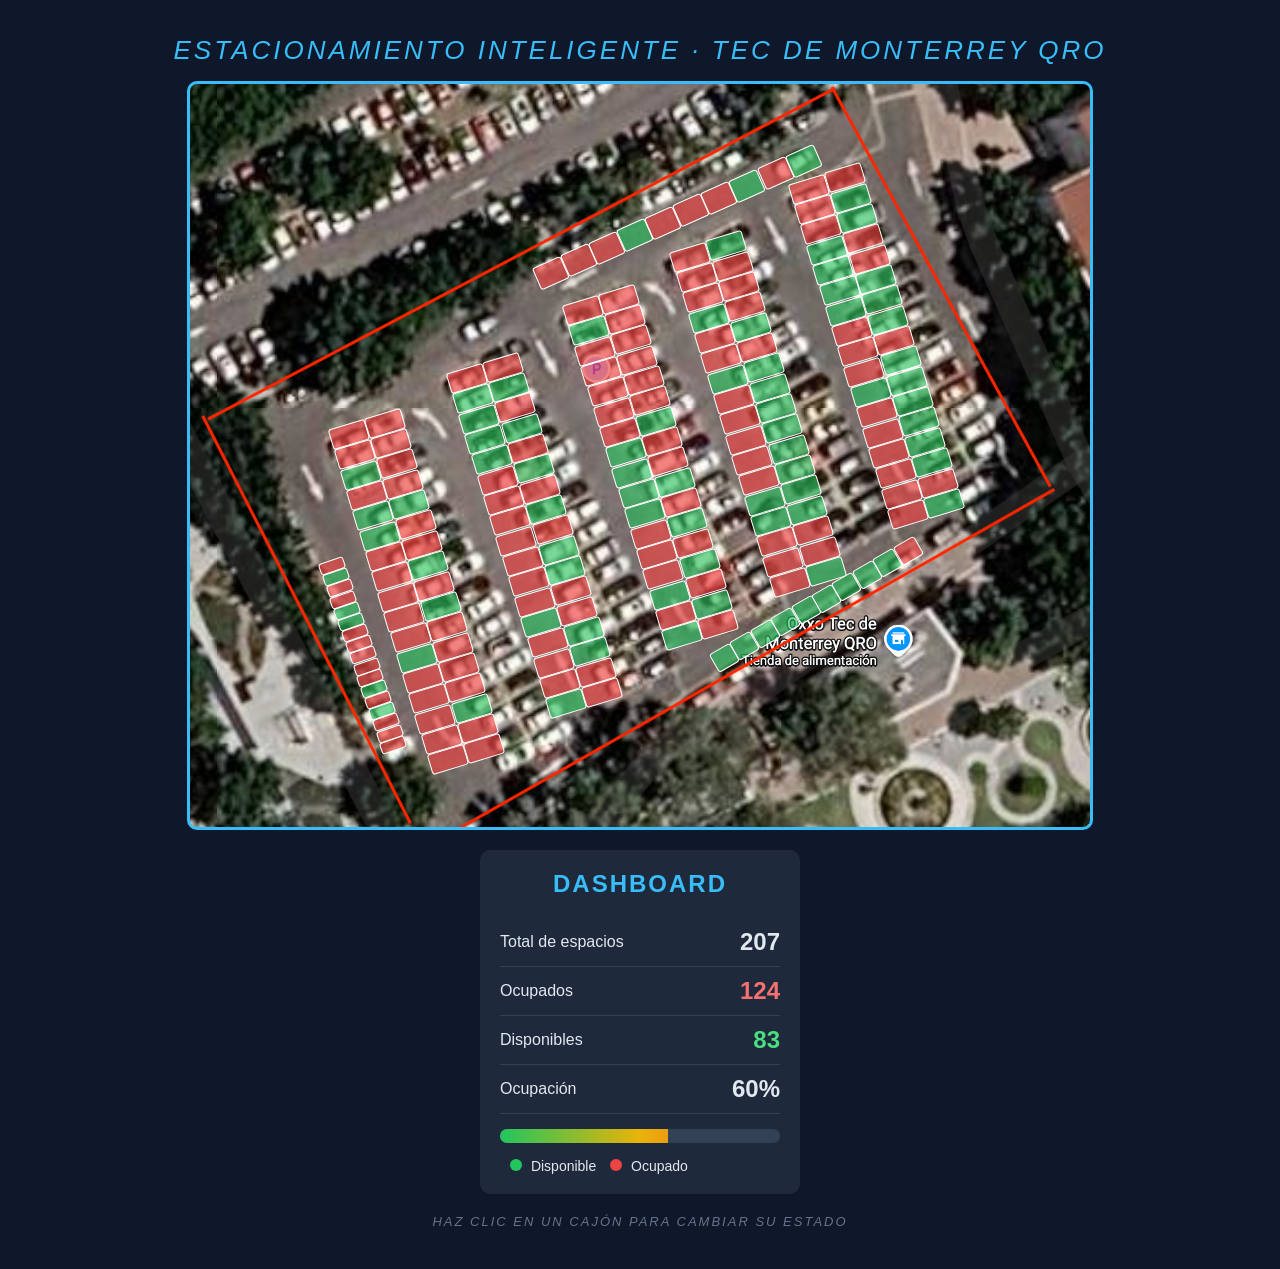
==== Lab3/index.html @ fc7ab41f "Add files via upload" ====
<!DOCTYPE html>
<html lang="es">
<head>
    <meta charset="UTF-8">
    <meta name="viewport" content="width=device-width, initial-scale=1.0">
    <title>Estacionamiento Inteligente</title>
    <link rel="stylesheet" href="styles.css">
</head>
<body>

    <div id="contenedor">

        <div id="titulo">
            <i>ESTACIONAMIENTO INTELIGENTE · TEC DE MONTERREY QRO</i>
        </div>

        <div id="principal">

            <div id="mapa"></div>

            <div id="panel">
                <h2>DASHBOARD</h2>

                <div class="dato"><span>Total de espacios</span><b id="total">0</b></div>
                <div class="dato"><span>Ocupados</span><b id="ocupados" class="rojo">0</b></div>
                <div class="dato"><span>Disponibles</span><b id="disponibles" class="verde">0</b></div>
                <div class="dato"><span>Ocupación</span><b id="porcentaje">0%</b></div>

                <div id="barra"><div id="relleno"></div></div>

                <div id="leyenda">
                    <span class="punto libre"></span> Disponible
                    <span class="punto ocupado"></span> Ocupado
                </div>
            </div>

        </div>

        <div id="pie">
            <i>HAZ CLIC EN UN CAJÓN PARA CAMBIAR SU ESTADO</i>
        </div>

    </div>

<script>
    var escala = 900 / 1522;
    var mapa = document.getElementById("mapa");

    // Crea una fila de cajones
    function crearFila(x, y, dx, dy, cantidad, ancho, alto, giro) {
        for (var i = 0; i < cantidad; i++) {
            var div = document.createElement("div");
            div.className = "cajon libre";
            div.style.width = ancho * escala + "px";
            div.style.height = alto * escala + "px";
            div.style.left = (x + i * dx - ancho / 2) * escala + "px";
            div.style.top = (y + i * dy - alto / 2) * escala + "px";
            div.style.transform = "rotate(" + giro + "deg)";
            div.setAttribute("onclick", "cambiar(this)");
            mapa.appendChild(div);
        }
    }

    crearFila(268, 593, 10.5, 34.4, 17, 64, 36, -17);
    crearFila(329, 574, 10.5, 34.4, 17, 64, 36, -17);
    crearFila(468, 498, 10.5, 34.4, 17, 64, 36, -17);
    crearFila(529, 479, 10.5, 34.4, 17, 64, 36, -17);
    crearFila(664, 383, 10.5, 34.4, 17, 64, 36, -17);
    crearFila(725, 364, 10.5, 34.4, 17, 64, 36, -17);
    crearFila(846, 293, 10.5, 34.4, 17, 64, 36, -17);
    crearFila(907, 274, 10.5, 34.4, 17, 64, 36, -17);
    crearFila(1046, 178, 10.5, 34.4, 17, 64, 36, -17);
    crearFila(1107, 159, 10.5, 34.4, 17, 64, 36, -17);

    crearFila(240, 815, 6.5, 18.9, 17, 44, 20, -19);

    crearFila(1215, 790, -34.6, 20, 10, 36, 40, 60);

    crearFila(610, 320, 47.5, -21.1, 10, 40, 52, -114);

    var todos = document.getElementsByClassName("cajon");

    function cambiar(cajon) {
        if (cajon.className == "cajon libre") {
            cajon.className = "cajon ocupado";
        } else {
            cajon.className = "cajon libre";
        }
        actualizar();
    }

    function actualizar() {
        var total = todos.length;
        var ocupados = document.getElementsByClassName("cajon ocupado").length;
        var porcentaje = Math.round(ocupados / total * 100);

        document.getElementById("total").innerHTML = total;
        document.getElementById("ocupados").innerHTML = ocupados;
        document.getElementById("disponibles").innerHTML = total - ocupados;
        document.getElementById("porcentaje").innerHTML = porcentaje + "%";
        document.getElementById("relleno").style.width = porcentaje + "%";
    }

    for (var i = 0; i < todos.length; i++) {
        if (Math.random() < 0.6) {
            todos[i].className = "cajon ocupado";
        }
    }
    actualizar();

    setInterval(function () {
        var n = Math.floor(Math.random() * todos.length);
        cambiar(todos[n]);
    }, 2000);
</script>

</body>
</html>
---- Lab3/styles.css ----
body {
    margin: 0;
    font-family: Arial, Helvetica, sans-serif;
    background-color: #0f172a;
    color: #e2e8f0;
}

#contenedor {
    max-width: 1250px;
    margin: 0 auto;
    padding: 20px;
}

#titulo {
    text-align: center;
    font-size: 26px;
    letter-spacing: 3px;
    padding: 15px;
    color: #38bdf8;
}

#principal {
    display: flex;
    flex-wrap: wrap;
    gap: 20px;
    justify-content: center;
}

#mapa {
    position: relative;
    width: 900px;
    height: 743px;
    background-image: url("estacionamiento.png");
    background-size: 100% 100%;
    border: 3px solid #38bdf8;
    border-radius: 10px;
    overflow: hidden;
}

.cajon {
    position: absolute;
    box-sizing: border-box;
    border: 1px solid white;
    border-radius: 3px;
    cursor: pointer;
    transition: background-color 0.4s;
}

.libre {
    background-color: rgba(34, 197, 94, 0.60);
}

.ocupado {
    background-color: rgba(239, 68, 68, 0.65);
}

.cajon:hover {
    border: 2px solid yellow;
    z-index: 5;
}


#panel {
    width: 280px;
    background-color: #1e293b;
    border-radius: 10px;
    padding: 20px;
}

#panel h2 {
    margin-top: 0;
    text-align: center;
    color: #38bdf8;
    letter-spacing: 2px;
}

#panel h3 {
    margin-top: 25px;
    font-size: 15px;
    color: #94a3b8;
}

.dato {
    display: flex;
    justify-content: space-between;
    align-items: center;
    padding: 10px 0;
    border-bottom: 1px solid #334155;
}

.dato b {
    font-size: 24px;
}

.rojo  { color: #f87171; }
.verde { color: #4ade80; }

#barra {
    height: 14px;
    background-color: #334155;
    border-radius: 7px;
    margin: 15px 0;
    overflow: hidden;
}

#relleno {
    height: 100%;
    width: 0%;
    background: linear-gradient(90deg, #22c55e, #eab308, #ef4444);
    background-size: 280px 100%;
    transition: width 0.5s;
}

#botones {
    display: flex;
    flex-direction: column;
    gap: 8px;
}

button {
    padding: 10px;
    border: none;
    border-radius: 6px;
    background-color: #0284c7;
    color: white;
    font-size: 14px;
    cursor: pointer;
}

button:hover {
    background-color: #0ea5e9;
}

#leyenda {
    margin-top: 15px;
    font-size: 14px;
}

.punto {
    display: inline-block;
    width: 12px;
    height: 12px;
    border-radius: 50%;
    margin: 0 5px 0 10px;
}

.punto.libre   { background-color: #22c55e; }
.punto.ocupado { background-color: #ef4444; }

#registro {
    list-style: none;
    padding: 0;
    margin: 0;
    font-size: 13px;
}

#registro li {
    padding: 5px 0;
    border-bottom: 1px solid #334155;
}

#registro small {
    color: #64748b;
}

#pie {
    text-align: center;
    padding: 20px;
    font-size: 13px;
    letter-spacing: 2px;
    color: #64748b;
}
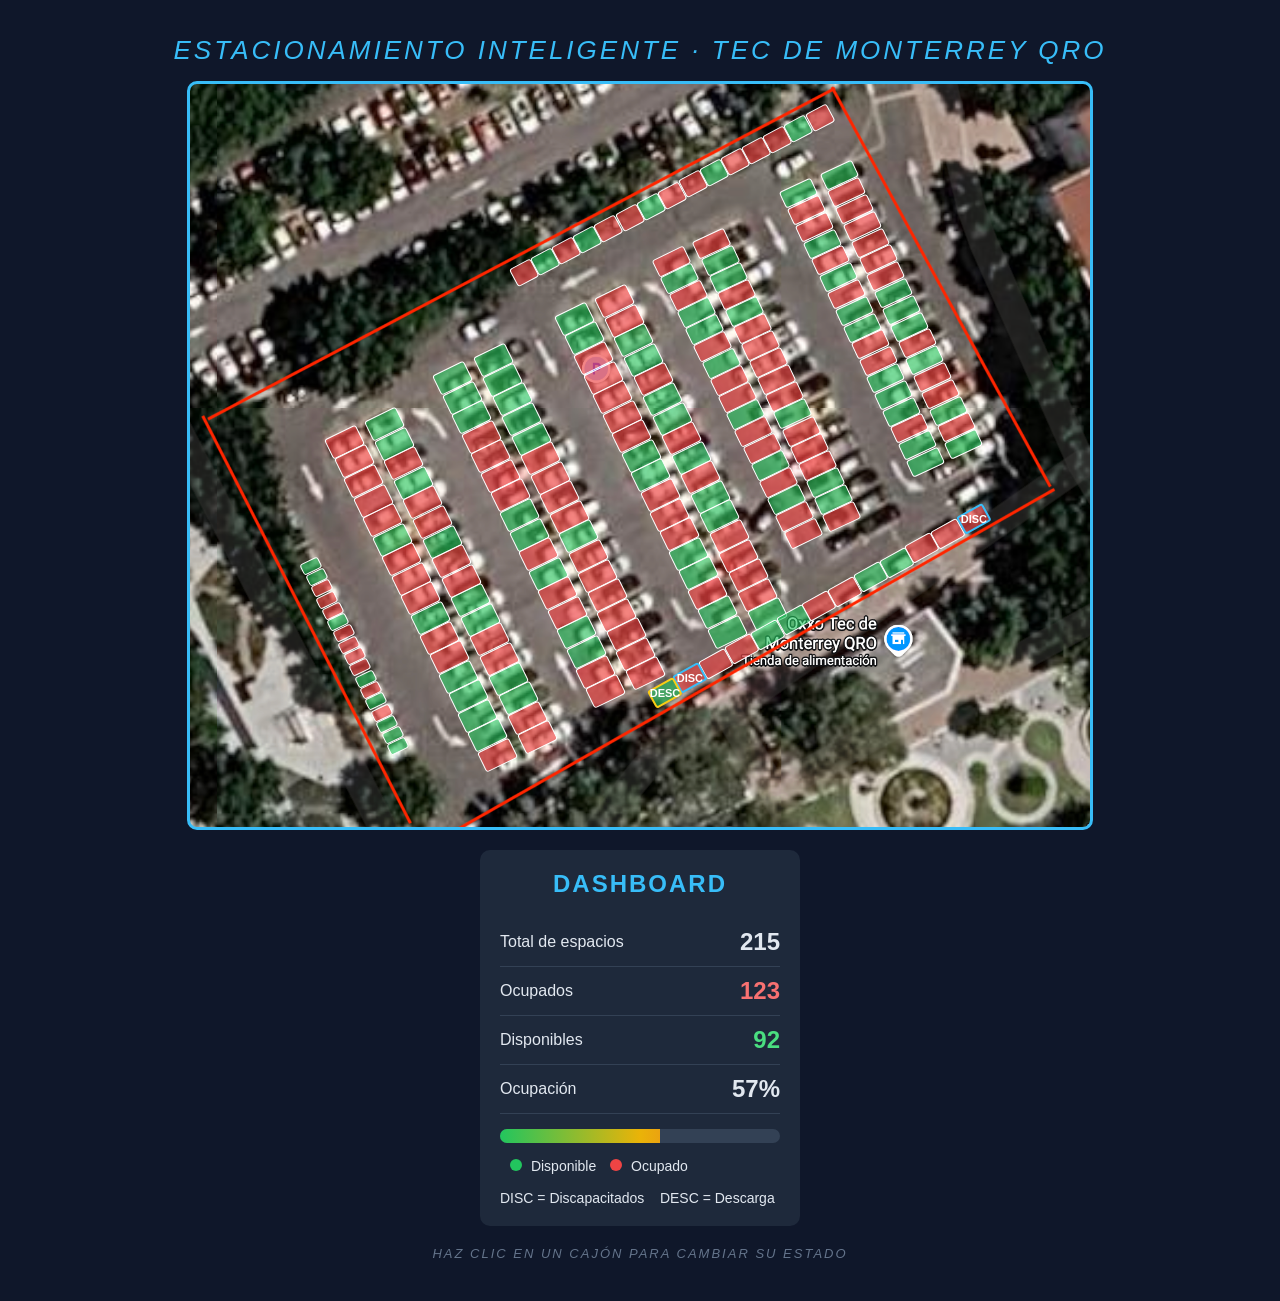
==== commit eeab4764: "Add files via upload" ====
--- a/Lab3/index.html
+++ b/Lab3/index.html
@@ -31,6 +31,8 @@
                 <div id="leyenda">
                     <span class="punto libre"></span> Disponible
                     <span class="punto ocupado"></span> Ocupado
+                    <br><br>
+                    DISC = Discapacitados &nbsp;&nbsp; DESC = Descarga
                 </div>
             </div>
 
@@ -47,6 +49,8 @@
     var mapa = document.getElementById("mapa");
 
     // Crea una fila de cajones
+    // x, y = centro del primer cajón | dx, dy = cuánto se mueve cada cajón
+    // ancho = profundidad del cajón | alto = largo a lo largo de la fila | giro = grados
     function crearFila(x, y, dx, dy, cantidad, ancho, alto, giro) {
         for (var i = 0; i < cantidad; i++) {
             var div = document.createElement("div");
@@ -61,25 +65,41 @@
         }
     }
 
-    crearFila(268, 593, 10.5, 34.4, 17, 64, 36, -17);
-    crearFila(329, 574, 10.5, 34.4, 17, 64, 36, -17);
-    crearFila(468, 498, 10.5, 34.4, 17, 64, 36, -17);
-    crearFila(529, 479, 10.5, 34.4, 17, 64, 36, -17);
-    crearFila(664, 383, 10.5, 34.4, 17, 64, 36, -17);
-    crearFila(725, 364, 10.5, 34.4, 17, 64, 36, -17);
-    crearFila(846, 293, 10.5, 34.4, 17, 64, 36, -17);
-    crearFila(907, 274, 10.5, 34.4, 17, 64, 36, -17);
-    crearFila(1046, 178, 10.5, 34.4, 17, 64, 36, -17);
-    crearFila(1107, 159, 10.5, 34.4, 17, 64, 36, -17);
+    // Marca un cajón como especial (palabra y borde de color)
+    function marcar(cajon, palabra, color) {
+        cajon.innerHTML = "<span style='display:inline-block; transform:rotate(-61deg)'>" + palabra + "</span>";
+        cajon.style.border = "2px solid " + color;
+    }
 
-    crearFila(240, 815, 6.5, 18.9, 17, 44, 20, -19);
+    // 5 bloques centrales (2 filas de 17 cada uno)
+    crearFila(262, 605, 16.1, 33.1, 17, 60, 37, -26);
+    crearFila(330, 575, 16.1, 33.1, 17, 60, 37, -26);
+    crearFila(445, 497, 16.1, 33.1, 17, 60, 37, -26);
+    crearFila(513, 467, 16.1, 33.1, 17, 60, 37, -26);
+    crearFila(651, 397, 16.1, 33.1, 17, 60, 37, -26);
+    crearFila(719, 367, 16.1, 33.1, 17, 60, 37, -26);
+    crearFila(815, 300, 13.9, 28.8, 17, 60, 32, -26);
+    crearFila(883, 270, 13.7, 28.8, 17, 60, 32, -25);
+    crearFila(1030, 185, 13.4, 28.4, 17, 60, 31, -25);
+    crearFila(1098, 155, 13.2, 28.4, 17, 60, 31, -25);
 
-    crearFila(1215, 790, -34.6, 20, 10, 36, 40, 60);
+    // 17 lugares abajo de los árboles (lado izquierdo)
+    crearFila(205, 815, 9.2, 19.1, 17, 34, 21, -26);
 
-    crearFila(610, 320, 47.5, -21.1, 10, 40, 52, -114);
+    // Junto al Oxxo: 13 lugares (10 normales + 3 especiales)
+    crearFila(1326, 736, -43.6, 24.4, 13, 34, 50, 61);
+    var n = mapa.children.length;
+    marcar(mapa.children[n - 13], "DISC", "#38bdf8");   // primero: discapacitados
+    marcar(mapa.children[n - 2], "DISC", "#38bdf8");    // penúltimo: discapacitados
+    marcar(mapa.children[n - 1], "DESC", "#facc15");    // último: descarga
 
+    // 15 lugares hasta arriba (dentro del cuadro rojo)
+    crearFila(565, 320, 35.7, -18.8, 15, 34, 40, -118);
+
+    // Todos los cajones del mapa
     var todos = document.getElementsByClassName("cajon");
 
+    // Cambia el estado de un cajón (clic o sensor)
     function cambiar(cajon) {
         if (cajon.className == "cajon libre") {
             cajon.className = "cajon ocupado";
@@ -89,6 +109,7 @@
         actualizar();
     }
 
+    // Calcula y muestra los datos del dashboard
     function actualizar() {
         var total = todos.length;
         var ocupados = document.getElementsByClassName("cajon ocupado").length;
@@ -101,6 +122,7 @@
         document.getElementById("relleno").style.width = porcentaje + "%";
     }
 
+    // Sensores: estado inicial aleatorio
     for (var i = 0; i < todos.length; i++) {
         if (Math.random() < 0.6) {
             todos[i].className = "cajon ocupado";
@@ -108,9 +130,10 @@
     }
     actualizar();
 
+    // Cada 2 segundos un sensor cambia solo
     setInterval(function () {
-        var n = Math.floor(Math.random() * todos.length);
-        cambiar(todos[n]);
+        var m = Math.floor(Math.random() * todos.length);
+        cambiar(todos[m]);
     }, 2000);
 </script>
 
--- a/Lab3/styles.css
+++ b/Lab3/styles.css
@@ -44,6 +44,12 @@
     border-radius: 3px;
     cursor: pointer;
     transition: background-color 0.4s;
+    display: flex;
+    align-items: center;
+    justify-content: center;
+    font-size: 11px;
+    font-weight: bold;
+    color: white;
 }
 
 .libre {
